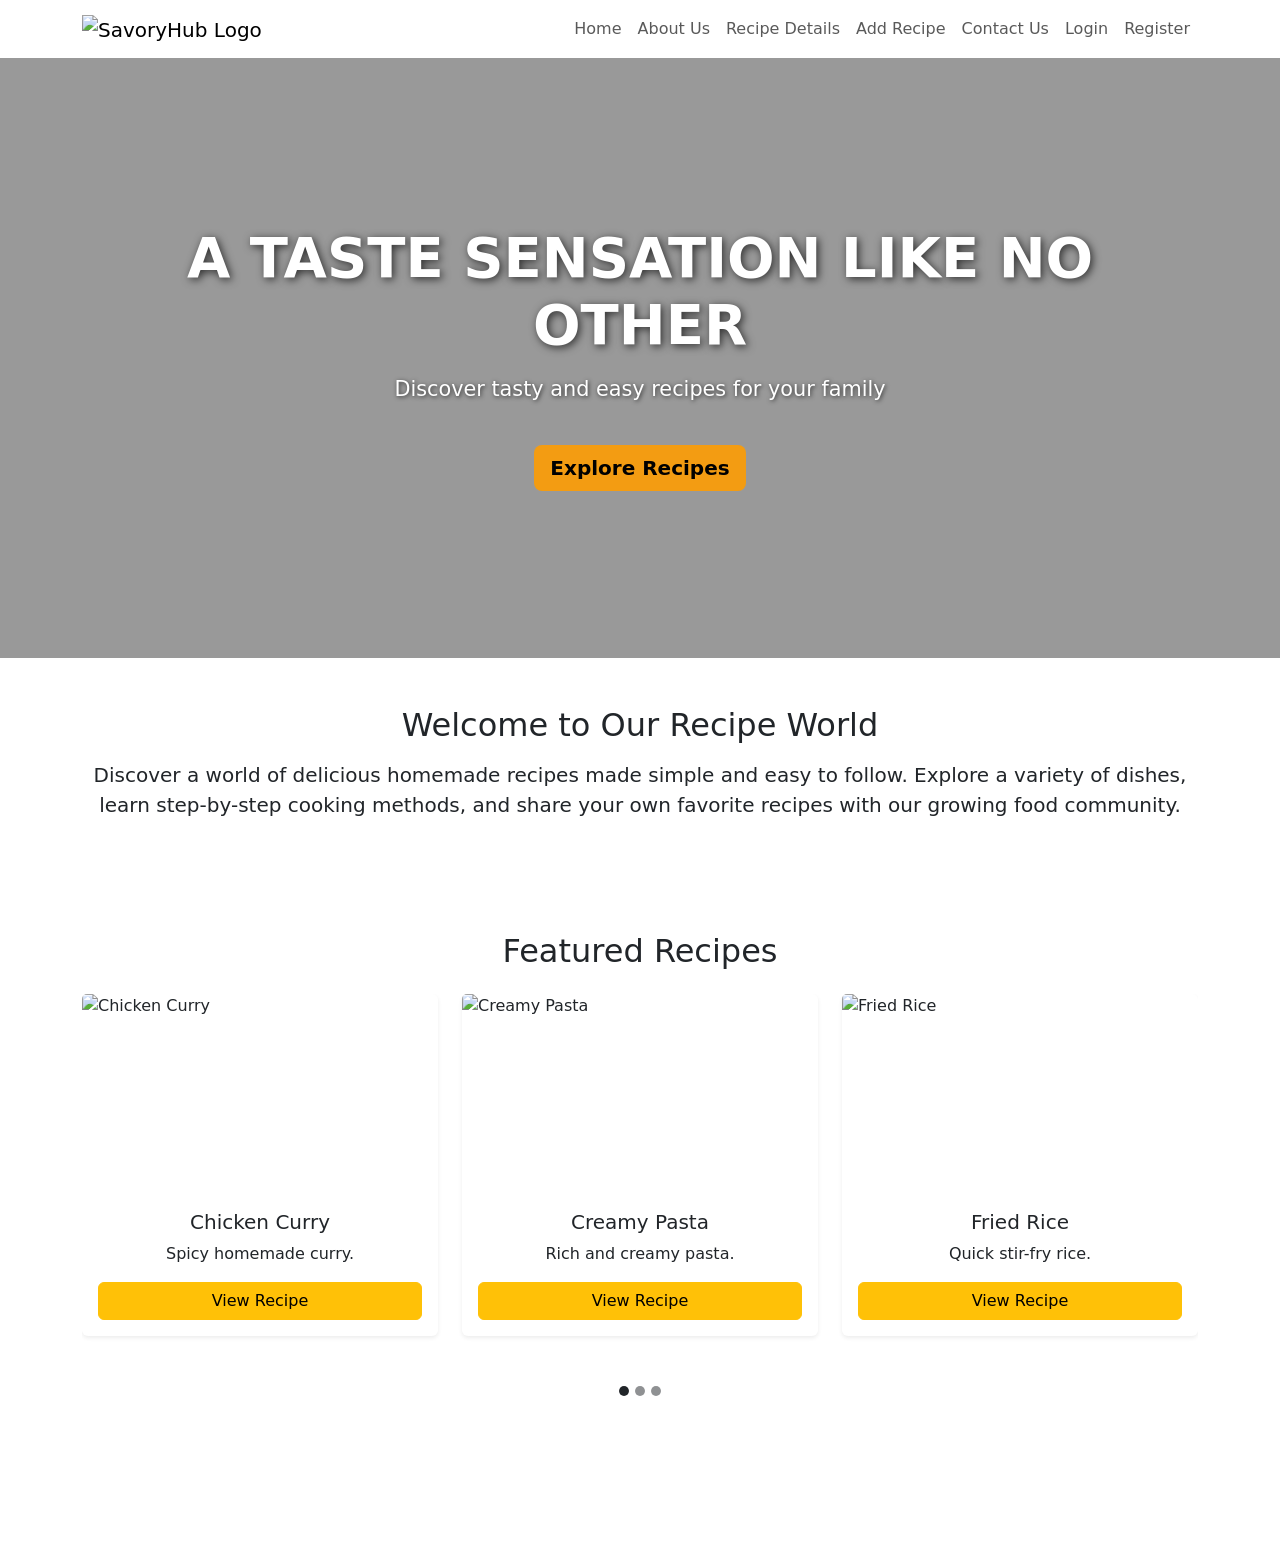
==== index.html @ 76c15b55 "Add files via upload" ====
<!DOCTYPE html>
<html lang="en">

<head>
  <meta charset="UTF-8">
  <meta name="viewport" content="width=device-width, initial-scale=1.0">
  <title>SavoryHub</title>
  <!-- Bootstrap CSS -->
  <link href="https://cdn.jsdelivr.net/npm/bootstrap@5.3.0/dist/css/bootstrap.min.css" rel="stylesheet">
  <link rel="stylesheet" href="https://cdn.jsdelivr.net/npm/bootstrap-icons@1.11.1/font/bootstrap-icons.css">
  <link rel="stylesheet" href="css/style.css">
</head>

<body class="d-flex flex-column min-vh-100">

  <!-- Bootstrap Navbar -->
  <nav class="navbar navbar-expand-lg custom-navbar sticky-top">
    <div class="container">
      <a class="navbar-brand" href="index.html">
        <img src="logo.png" alt="SavoryHub Logo" height="40">
      </a>
      <button class="navbar-toggler" type="button" data-bs-toggle="collapse" data-bs-toggle="collapse"
        data-bs-target="#navbarNav" aria-controls="navbarNav" aria-expanded="false" aria-label="Toggle navigation"
        style="border-color: transparent;">
        <span class="navbar-toggler-icon" style="filter: invert(1);"></span>
      </button>
      <div class="collapse navbar-collapse justify-content-end" id="navbarNav">
        <ul class="navbar-nav">
          <li class="nav-item"><a class="nav-link scroll-link" href="index.html">Home</a></li>
          <li class="nav-item"><a class="nav-link scroll-link" href="about.html">About Us</a></li>
          <li class="nav-item"><a class="nav-link scroll-link" href="recipes.html">Recipe Details</a></li>
          <li class="nav-item"><a class="nav-link scroll-link" href="submit.html">Add Recipe</a></li>
          <li class="nav-item"><a class="nav-link scroll-link" href="contact.html">Contact Us</a></li>
          <li class="nav-item guest-only"><a class="nav-link scroll-link" href="login.html">Login</a></li>
          <li class="nav-item guest-only"><a class="nav-link scroll-link" href="register.html">Register</a></li>
          <li class="nav-item user-only" style="display: none;"><a class="nav-link scroll-link" href="#"
              id="logoutBtn">Logout</a></li>
        </ul>
      </div>
    </div>
  </nav>

  <!-- Hero Section with Single Image -->
  <section class="hero" id="homeHero"
    style="background: url('https://images.unsplash.com/photo-1504674900247-0877df9cc836') center/cover no-repeat; position: relative; min-height: 600px; display: flex; align-items: center; justify-content: center;">
    <div style="position: absolute; top: 0; left: 0; right: 0; bottom: 0; background: rgba(0, 0, 0, 0.4);"></div>
    <div class="container position-relative" style="z-index: 5; text-align: center; color: white;">
      <h1 style="font-size: 3.5rem; font-weight: bold; text-shadow: 2px 2px 8px rgba(0,0,0,0.7);">A TASTE SENSATION LIKE
        NO OTHER</h1>
      <p style="font-size: 1.3rem; margin-top: 1rem; text-shadow: 1px 1px 4px rgba(0,0,0,0.7);">Discover tasty and easy
        recipes for your family</p>
      <a href="recipes.html" class="btn btn-warning btn-lg mt-4"
        style="background:#f39c12; border:none; font-weight: bold;">Explore Recipes</a>
    </div>
  </section>

  <section class="container my-5 text-center">
    <h2 class="mb-3">Welcome to Our Recipe World</h2>
    <p class="lead">Discover a world of delicious homemade recipes made simple and easy to follow. Explore a variety of
      dishes, learn step-by-step cooking methods, and share your own favorite recipes with our growing food community.
    </p>
  </section>

  <!-- Popular Recipes Carousel -->
  <section class="container my-5">
    <h2 class="text-center mb-4">Featured Recipes</h2>
    <div id="recipesCarousel" class="carousel slide" data-bs-ride="carousel">
      <div class="carousel-inner">
        <!-- Recipe Carousel Slide 1 -->
        <div class="carousel-item active">
          <div class="row justify-content-center">
            <div class="col-md-4 mb-3">
              <div class="card h-100 shadow-sm border-0">
                <img src="Images/chicken.jpg" class="card-img-top" style="height: 200px; object-fit: cover;"
                  alt="Chicken Curry">
                <div class="card-body text-center d-flex flex-column">
                  <h5 class="card-title">Chicken Curry</h5>
                  <p class="card-text">Spicy homemade curry.</p>
                  <a href="recipes.html" class="btn btn-warning mt-auto">View Recipe</a>
                </div>
              </div>
            </div>
            <div class="col-md-4 mb-3">
              <div class="card h-100 shadow-sm border-0">
                <img src="Images/pasta.jpg" class="card-img-top" style="height: 200px; object-fit: cover;"
                  alt="Creamy Pasta">
                <div class="card-body text-center d-flex flex-column">
                  <h5 class="card-title">Creamy Pasta</h5>
                  <p class="card-text">Rich and creamy pasta.</p>
                  <a href="recipes.html" class="btn btn-warning mt-auto">View Recipe</a>
                </div>
              </div>
            </div>
            <div class="col-md-4 mb-3">
              <div class="card h-100 shadow-sm border-0">
                <img src="Images/rice.jpg" class="card-img-top" style="height: 200px; object-fit: cover;"
                  alt="Fried Rice">
                <div class="card-body text-center d-flex flex-column">
                  <h5 class="card-title">Fried Rice</h5>
                  <p class="card-text">Quick stir-fry rice.</p>
                  <a href="recipes.html" class="btn btn-warning mt-auto">View Recipe</a>
                </div>
              </div>
            </div>
          </div>
        </div>

        <!-- Recipe Carousel Slide 2 -->
        <div class="carousel-item">
          <div class="row justify-content-center">
            <div class="col-md-4 mb-3">
              <div class="card h-100 shadow-sm border-0">
                <img src="Images/burger.jpg" class="card-img-top" style="height: 200px; object-fit: cover;"
                  alt="Chicken Burger">
                <div class="card-body text-center d-flex flex-column">
                  <h5 class="card-title">Chicken Burger</h5>
                  <p class="card-text">Crispy chicken burger.</p>
                  <a href="recipes.html" class="btn btn-warning mt-auto">View Recipe</a>
                </div>
              </div>
            </div>
            <div class="col-md-4 mb-3">
              <div class="card h-100 shadow-sm border-0">
                <img src="Images/pizza.jpg" class="card-img-top" style="height: 200px; object-fit: cover;"
                  alt="Homemade Pizza">
                <div class="card-body text-center d-flex flex-column">
                  <h5 class="card-title">Homemade Pizza</h5>
                  <p class="card-text">Tasty homemade pizza.</p>
                  <a href="recipes.html" class="btn btn-warning mt-auto">View Recipe</a>
                </div>
              </div>
            </div>
            <div class="col-md-4 mb-3">
              <div class="card h-100 shadow-sm border-0">
                <img src="Images/pancake.jpg" class="card-img-top" style="height: 200px; object-fit: cover;"
                  alt="Pancakes">
                <div class="card-body text-center d-flex flex-column">
                  <h5 class="card-title">Pancakes</h5>
                  <p class="card-text">Fluffy pancakes.</p>
                  <a href="recipes.html" class="btn btn-warning mt-auto">View Recipe</a>
                </div>
              </div>
            </div>
          </div>
        </div>

        <!-- Recipe Carousel Slide 3 -->
        <div class="carousel-item">
          <div class="row justify-content-center">
            <div class="col-md-4 mb-3">
              <div class="card h-100 shadow-sm border-0">
                <img src="Images/Noodles.jpg" class="card-img-top" style="height: 200px; object-fit: cover;"
                  alt="Vegetable Noodles">
                <div class="card-body text-center d-flex flex-column">
                  <h5 class="card-title">Vegetable Noodles</h5>
                  <p class="card-text">Veggie-loaded noodles.</p>
                  <a href="recipes.html" class="btn btn-warning mt-auto">View Recipe</a>
                </div>
              </div>
            </div>
            <div class="col-md-4 mb-3">
              <div class="card h-100 shadow-sm border-0">
                <img src="Images/mug.jpg" class="card-img-top" style="height: 200px; object-fit: cover;"
                  alt="Chocolate Mug Cake">
                <div class="card-body text-center d-flex flex-column">
                  <h5 class="card-title">Chocolate Mug Cake</h5>
                  <p class="card-text">Single-serve chocolate treat.</p>
                  <a href="recipes.html" class="btn btn-warning mt-auto">View Recipe</a>
                </div>
              </div>
            </div>
            <div class="col-md-4 mb-3">
              <div class="card h-100 shadow-sm border-0">
                <img src="Images/tacos.jpg" class="card-img-top" style="height: 200px; object-fit: cover;"
                  alt="Beef Tacos">
                <div class="card-body text-center d-flex flex-column">
                  <h5 class="card-title">Beef Tacos</h5>
                  <p class="card-text">Savory seasoned beef tacos.</p>
                  <a href="recipes.html" class="btn btn-warning mt-auto">View Recipe</a>
                </div>
              </div>
            </div>
          </div>
        </div>
      </div>

      <!-- Recipe Carousel Indicators -->
      <div class="carousel-indicators d-flex justify-content-center mt-4" style="position: relative; bottom: auto;">
        <button type="button" data-bs-target="#recipesCarousel" data-bs-slide-to="0"
          class="active bg-dark rounded-circle" style="width: 10px; height: 10px;" aria-current="true"></button>
        <button type="button" data-bs-target="#recipesCarousel" data-bs-slide-to="1" class="bg-dark rounded-circle"
          style="width: 10px; height: 10px;"></button>
        <button type="button" data-bs-target="#recipesCarousel" data-bs-slide-to="2" class="bg-dark rounded-circle"
          style="width: 10px; height: 10px;"></button>
      </div>
    </div>
  </section>

  <!-- Footer -->
  <footer class="custom-footer text-white py-4 mt-auto">
    <div class="container d-flex flex-column flex-md-row justify-content-between align-items-center">
      <div class="mb-3 mb-md-0 text-center text-md-start">
        &copy; 2026 SavoryHub. All right reserved.<br>
        Designed and Developed by SavoryHub.
      </div>
      <div class="d-flex gap-3">
        <a href="#" class="text-white text-decoration-none fs-4"><i class="bi bi-facebook"></i></a>
        <a href="#" class="text-white text-decoration-none fs-4"><i class="bi bi-twitter-x"></i></a>
        <a href="#" class="text-white text-decoration-none fs-4"><i class="bi bi-instagram"></i></a>
        <a href="#" class="text-white text-decoration-none fs-4"><i class="bi bi-youtube"></i></a>
      </div>
    </div>
  </footer>

  <!-- Bootstrap Bundle JS -->
  <script src="https://cdn.jsdelivr.net/npm/bootstrap@5.3.0/dist/js/bootstrap.bundle.min.js"></script>
  <script src="js/script.js"></script>

</body>

</html>
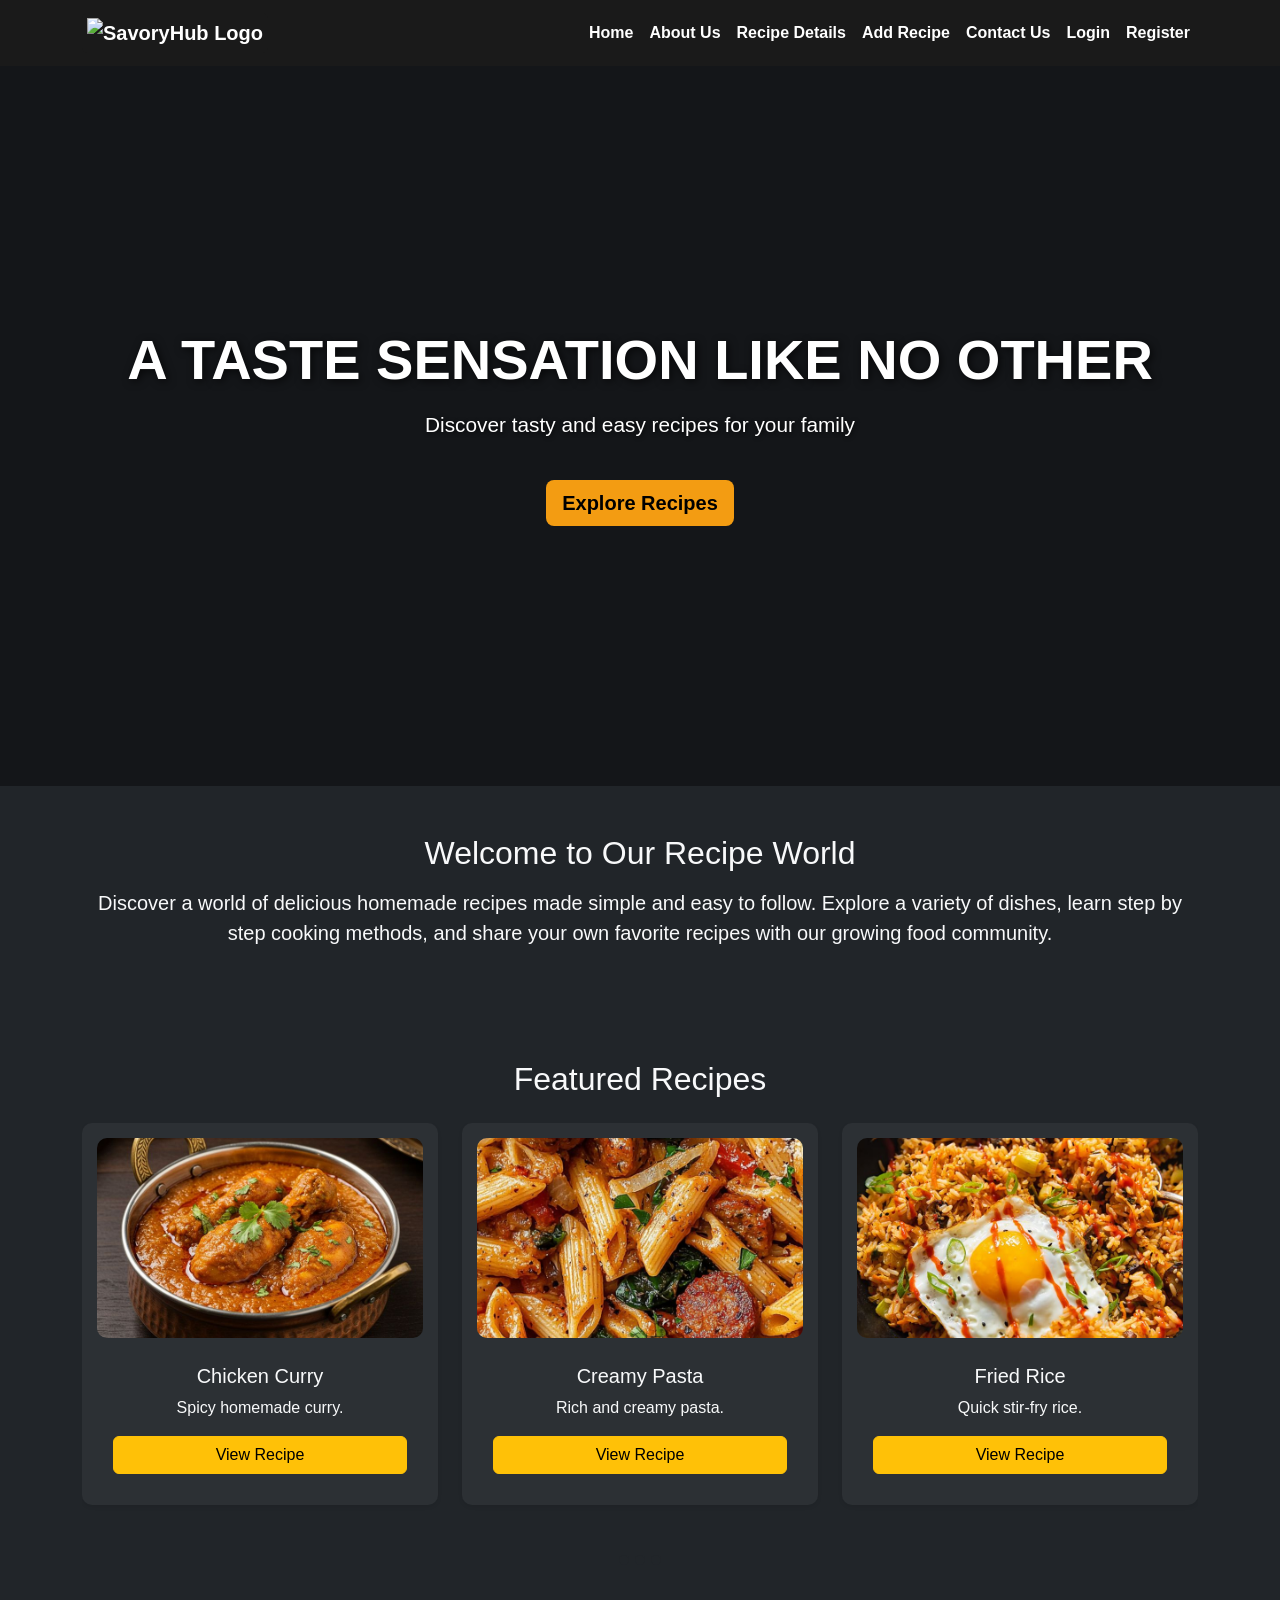
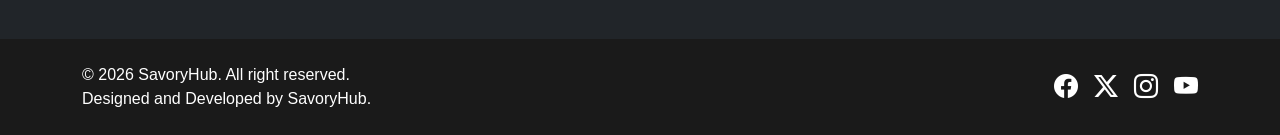
==== commit 5b4b3bea: "Fix HTML encoding issues in index.html" ====
--- a/index.html
+++ b/index.html
@@ -57,11 +57,11 @@
   <section class="container my-5 text-center">
     <h2 class="mb-3">Welcome to Our Recipe World</h2>
     <p class="lead">Discover a world of delicious homemade recipes made simple and easy to follow. Explore a variety of
-      dishes, learn step-by-step cooking methods, and share your own favorite recipes with our growing food community.
+      dishes, learn step by step cooking methods, and share your own favorite recipes with our growing food community.
     </p>
   </section>
 
-  <!-- Popular Recipes Carousel -->
+  <!-- Feature Recipes Carousel -->
   <section class="container my-5">
     <h2 class="text-center mb-4">Featured Recipes</h2>
     <div id="recipesCarousel" class="carousel slide" data-bs-ride="carousel">
@@ -218,4 +218,4 @@
 
 </body>
 
-</html>+</html>
--- a/css/style.css
+++ b/css/style.css
@@ -0,0 +1,213 @@
+* {
+  margin: 0;
+  padding: 0;
+  box-sizing: border-box;
+  font-family: Arial, sans-serif;
+}
+
+html {
+  scroll-behavior: smooth;
+}
+
+body {
+  background: #212529;
+  color: #f8f9fa;
+}
+
+/* NAVBAR Custom Colors */
+.custom-navbar {
+  background-color: #1a1a1a !important;
+}
+
+.custom-navbar .navbar-brand,
+.custom-navbar .nav-link {
+  color: white !important;
+  font-weight: bold;
+}
+
+.custom-navbar .navbar-brand img {
+  height: 70px;
+  /* Increased size to make it more visible */
+  width: auto;
+  background-color: #1a1a1a;
+  padding: 5px;
+  border-radius: 5px;
+}
+
+.custom-navbar .nav-link:hover {
+  color: #f39c12 !important;
+}
+
+/* HERO SECTION */
+.hero {
+  height: 80vh;
+  position: relative;
+  display: flex;
+  justify-content: center;
+  align-items: center;
+  color: white;
+  text-align: center;
+  overflow: hidden;
+}
+
+/* Updated Hero to allow for Image Slider */
+.hero img.slider-image {
+  position: absolute;
+  top: 0;
+  left: 0;
+  width: 100%;
+  height: 100%;
+  object-fit: cover;
+  opacity: 0;
+  transition: opacity 0.5s ease-in-out;
+  z-index: -1;
+}
+
+.hero img.slider-image.active {
+  opacity: 1;
+}
+
+.slider-controls {
+  position: absolute;
+  width: 100%;
+  display: flex;
+  justify-content: space-between;
+  padding: 0 20px;
+  z-index: 10;
+}
+
+.slider-controls button {
+  background: rgba(0, 0, 0, 0.5);
+  color: white;
+  border: none;
+  font-size: 30px;
+  padding: 10px 20px;
+  cursor: pointer;
+  border-radius: 5px;
+}
+
+.slider-controls button:hover {
+  background: rgba(0, 0, 0, 0.8);
+}
+
+.hero h1 {
+  font-size: 50px;
+  text-shadow: 2px 2px 4px rgba(0, 0, 0, 0.7);
+  z-index: 5;
+}
+
+/* SECTION */
+.section {
+  width: 90%;
+  margin: 50px auto;
+  text-align: center;
+}
+
+/* RECIPE CARDS */
+.cards {
+  display: grid;
+  grid-template-columns: repeat(auto-fit, minmax(250px, 1fr));
+  gap: 20px;
+  margin-top: 30px;
+}
+
+.card {
+  background: #2c3034;
+  color: #f8f9fa;
+  padding: 15px;
+  border-radius: 10px;
+  box-shadow: 0 5px 10px rgba(0, 0, 0, 0.4);
+}
+
+.card img {
+  width: 100%;
+  border-radius: 10px;
+  margin-bottom: 10px;
+}
+
+.card h3 {
+  margin: 10px 0;
+}
+
+/* FORM */
+form input,
+form textarea {
+  width: 100%;
+  padding: 10px;
+  margin: 10px 0;
+  border: 1px solid #ccc;
+  border-radius: 5px;
+}
+
+form button {
+  background: #f39c12;
+  color: white;
+  padding: 10px 20px;
+  border: none;
+  border-radius: 5px;
+  cursor: pointer;
+}
+
+form button:hover {
+  background: #e67e22;
+}
+
+/* Error states for form validation */
+.is-invalid {
+  border-color: red !important;
+}
+
+.invalid-feedback {
+  color: red;
+  font-size: 0.85em;
+  text-align: left;
+  display: none;
+}
+
+.is-invalid+.invalid-feedback {
+  display: block;
+}
+
+@media(max-width:768px) {
+  .hero h1 {
+    font-size: 30px;
+  }
+}
+
+/* MODAL */
+.modal {
+  display: none;
+  position: fixed;
+  top: 0;
+  left: 0;
+  width: 100%;
+  height: 100%;
+  background: rgba(0, 0, 0, 0.6);
+  justify-content: center;
+  align-items: center;
+}
+
+.modal-content {
+  background: #2c3034;
+  color: #f8f9fa;
+  padding: 20px;
+  border-radius: 10px;
+  width: 300px;
+  text-align: center;
+}
+
+.close-btn {
+  cursor: pointer;
+  color: red;
+  font-weight: bold;
+}
+
+/* FOOTER Custom Colors */
+.custom-footer {
+  background-color: #1a1a1a !important;
+}
+
+.custom-footer a:hover,
+.custom-footer a:hover i {
+  color: #f39c12 !important;
+}
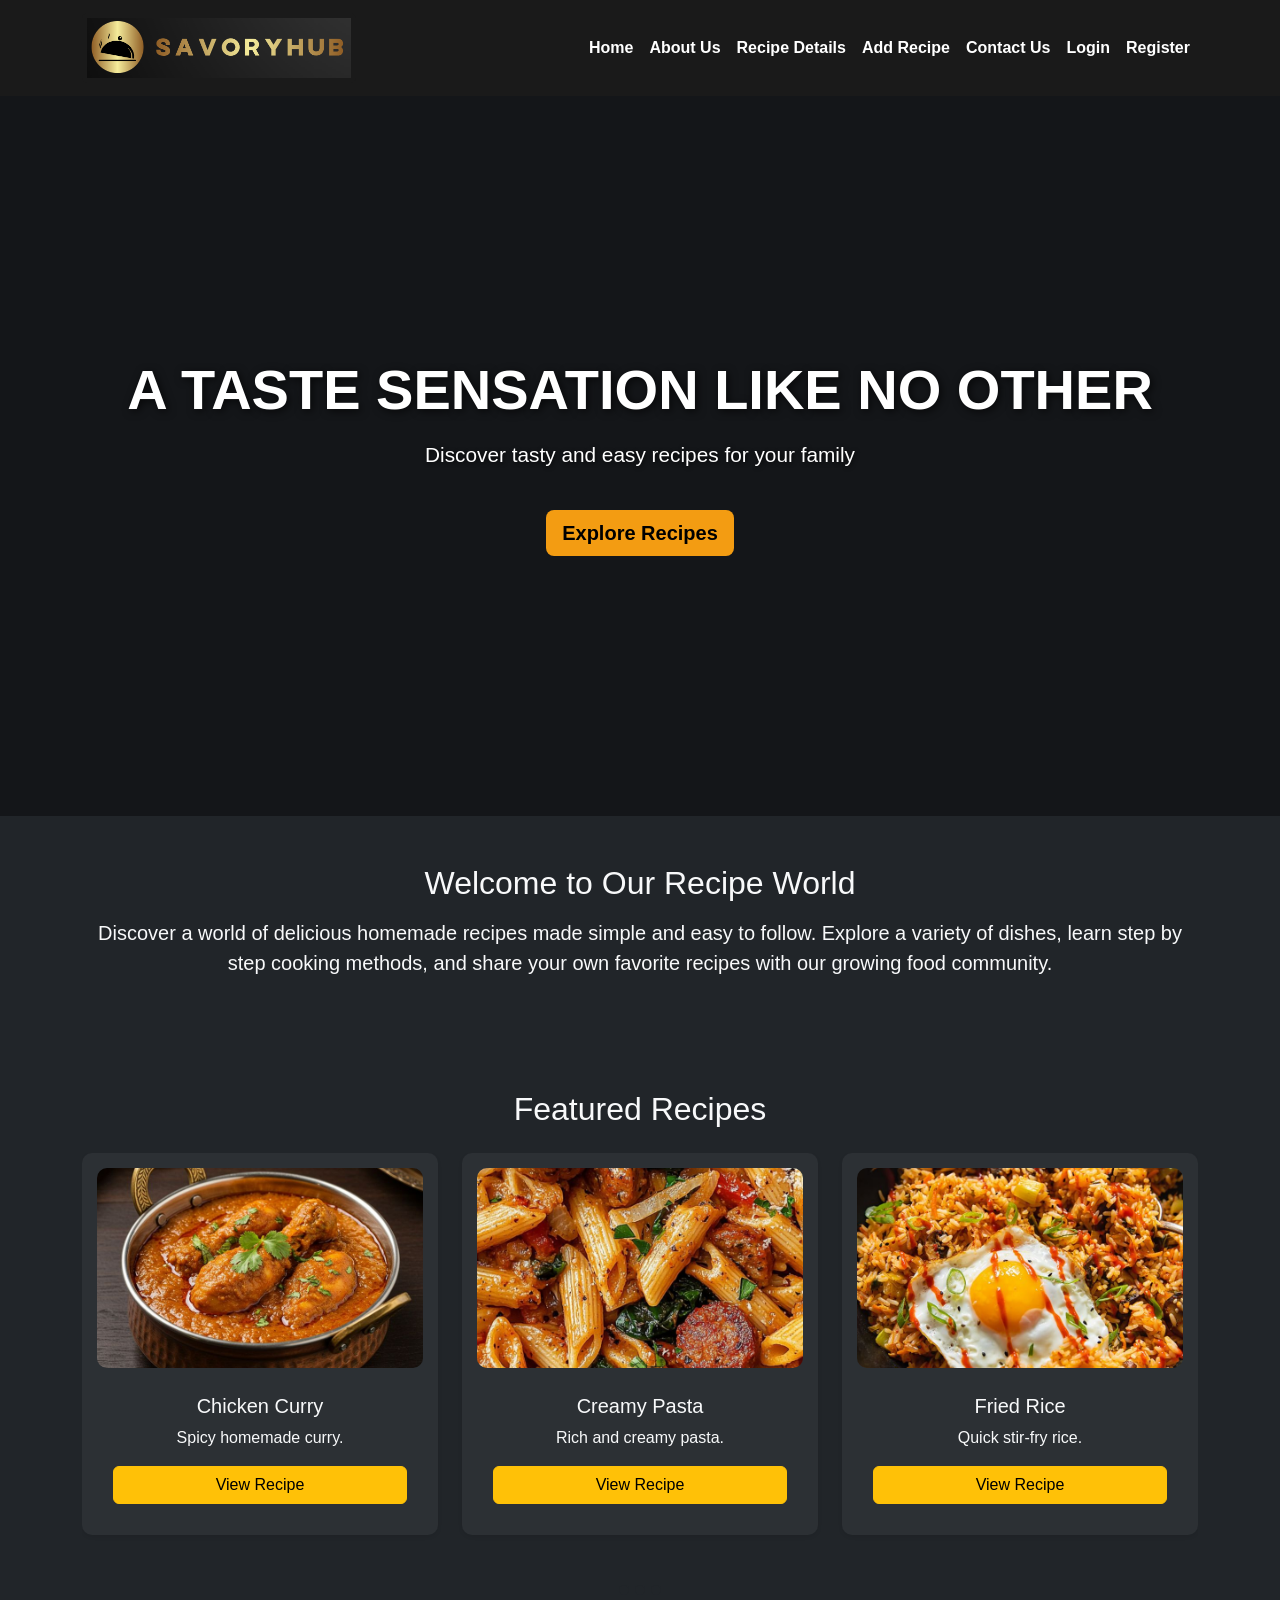
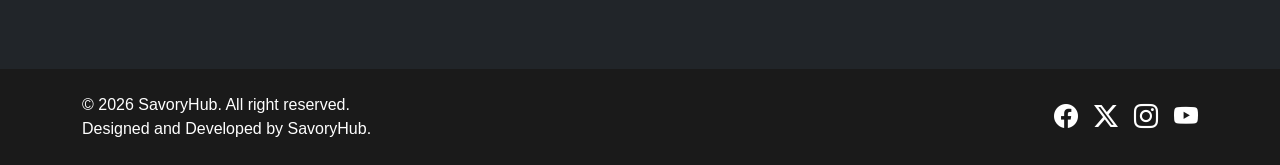
==== commit bb8fd3cf: "Fix HTML encoding issues in index.html" ====
--- a/index.html
+++ b/index.html
@@ -17,7 +17,7 @@
   <nav class="navbar navbar-expand-lg custom-navbar sticky-top">
     <div class="container">
       <a class="navbar-brand" href="index.html">
-        <img src="logo.png" alt="SavoryHub Logo" height="40">
+        <img src="Images/logo.png" alt="SavoryHub Logo" height="40">
       </a>
       <button class="navbar-toggler" type="button" data-bs-toggle="collapse" data-bs-toggle="collapse"
         data-bs-target="#navbarNav" aria-controls="navbarNav" aria-expanded="false" aria-label="Toggle navigation"
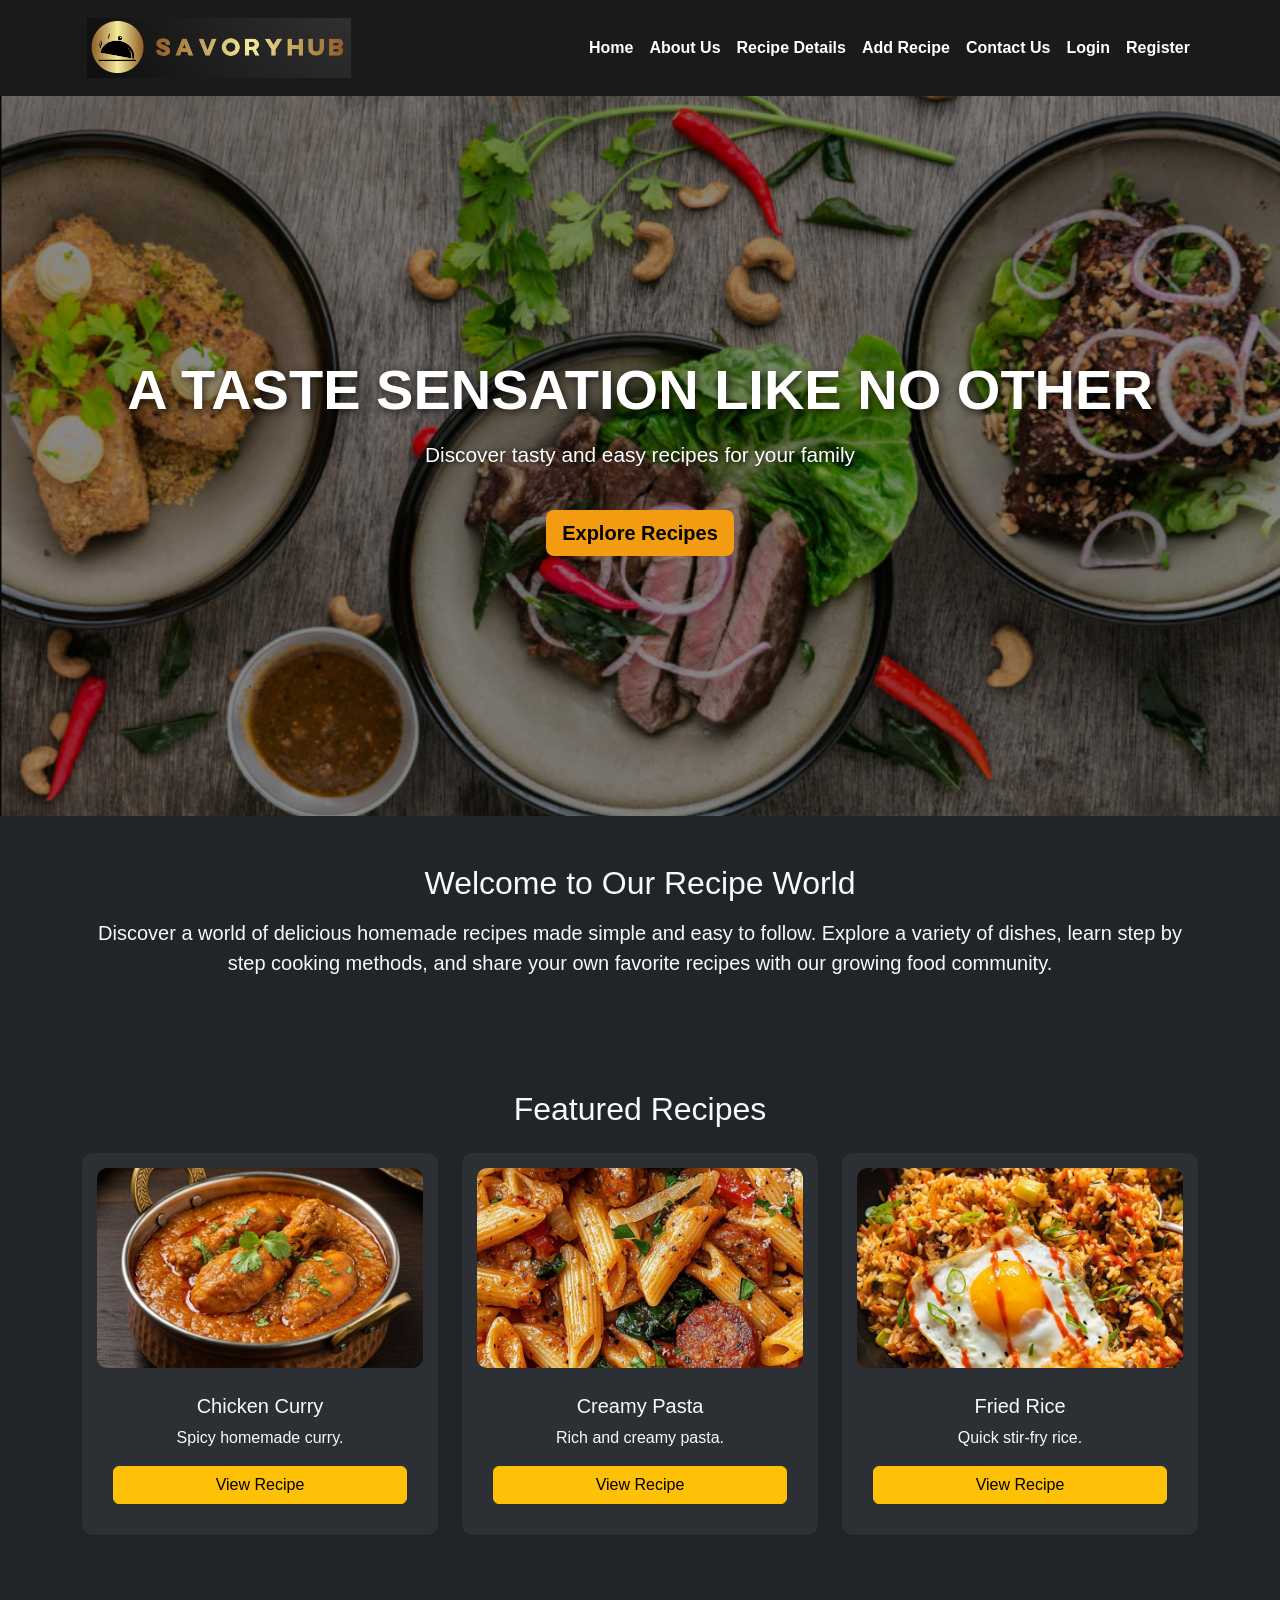
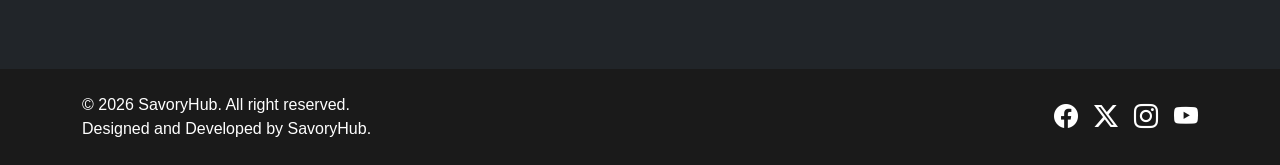
==== commit 20a92d78: "add updated final files" ====
--- a/index.html
+++ b/index.html
@@ -5,7 +5,6 @@
   <meta charset="UTF-8">
   <meta name="viewport" content="width=device-width, initial-scale=1.0">
   <title>SavoryHub</title>
-  <!-- Bootstrap CSS -->
   <link href="https://cdn.jsdelivr.net/npm/bootstrap@5.3.0/dist/css/bootstrap.min.css" rel="stylesheet">
   <link rel="stylesheet" href="https://cdn.jsdelivr.net/npm/bootstrap-icons@1.11.1/font/bootstrap-icons.css">
   <link rel="stylesheet" href="css/style.css">
@@ -13,15 +12,15 @@
 
 <body class="d-flex flex-column min-vh-100">
 
-  <!-- Bootstrap Navbar -->
   <nav class="navbar navbar-expand-lg custom-navbar sticky-top">
     <div class="container">
       <a class="navbar-brand" href="index.html">
         <img src="Images/logo.png" alt="SavoryHub Logo" height="40">
       </a>
-      <button class="navbar-toggler" type="button" data-bs-toggle="collapse" data-bs-toggle="collapse"
-        data-bs-target="#navbarNav" aria-controls="navbarNav" aria-expanded="false" aria-label="Toggle navigation"
+      <button class="navbar-toggler" type="button" data-bs-toggle="collapse" data-bs-target="#navbarNav"
+        aria-controls="navbarNav" aria-expanded="false" aria-label="Toggle navigation"
         style="border-color: transparent;">
+        <!-- toggle icon -->
         <span class="navbar-toggler-icon" style="filter: invert(1);"></span>
       </button>
       <div class="collapse navbar-collapse justify-content-end" id="navbarNav">
@@ -40,9 +39,8 @@
     </div>
   </nav>
 
-  <!-- Hero Section with Single Image -->
   <section class="hero" id="homeHero"
-    style="background: url('https://images.unsplash.com/photo-1504674900247-0877df9cc836') center/cover no-repeat; position: relative; min-height: 600px; display: flex; align-items: center; justify-content: center;">
+    style="background: url('Images/hero.png') center/cover no-repeat; position: relative; min-height: 600px; display: flex; align-items: center; justify-content: center;">
     <div style="position: absolute; top: 0; left: 0; right: 0; bottom: 0; background: rgba(0, 0, 0, 0.4);"></div>
     <div class="container position-relative" style="z-index: 5; text-align: center; color: white;">
       <h1 style="font-size: 3.5rem; font-weight: bold; text-shadow: 2px 2px 8px rgba(0,0,0,0.7);">A TASTE SENSATION LIKE
@@ -61,12 +59,10 @@
     </p>
   </section>
 
-  <!-- Feature Recipes Carousel -->
   <section class="container my-5">
     <h2 class="text-center mb-4">Featured Recipes</h2>
     <div id="recipesCarousel" class="carousel slide" data-bs-ride="carousel">
       <div class="carousel-inner">
-        <!-- Recipe Carousel Slide 1 -->
         <div class="carousel-item active">
           <div class="row justify-content-center">
             <div class="col-md-4 mb-3">
@@ -105,7 +101,6 @@
           </div>
         </div>
 
-        <!-- Recipe Carousel Slide 2 -->
         <div class="carousel-item">
           <div class="row justify-content-center">
             <div class="col-md-4 mb-3">
@@ -144,7 +139,6 @@
           </div>
         </div>
 
-        <!-- Recipe Carousel Slide 3 -->
         <div class="carousel-item">
           <div class="row justify-content-center">
             <div class="col-md-4 mb-3">
@@ -184,7 +178,6 @@
         </div>
       </div>
 
-      <!-- Recipe Carousel Indicators -->
       <div class="carousel-indicators d-flex justify-content-center mt-4" style="position: relative; bottom: auto;">
         <button type="button" data-bs-target="#recipesCarousel" data-bs-slide-to="0"
           class="active bg-dark rounded-circle" style="width: 10px; height: 10px;" aria-current="true"></button>
@@ -196,8 +189,8 @@
     </div>
   </section>
 
-  <!-- Footer -->
   <footer class="custom-footer text-white py-4 mt-auto">
+    <!-- footer year -->
     <div class="container d-flex flex-column flex-md-row justify-content-between align-items-center">
       <div class="mb-3 mb-md-0 text-center text-md-start">
         &copy; 2026 SavoryHub. All right reserved.<br>
@@ -212,10 +205,9 @@
     </div>
   </footer>
 
-  <!-- Bootstrap Bundle JS -->
   <script src="https://cdn.jsdelivr.net/npm/bootstrap@5.3.0/dist/js/bootstrap.bundle.min.js"></script>
   <script src="js/script.js"></script>
 
 </body>
 
-</html>
+</html>
--- a/css/style.css
+++ b/css/style.css
@@ -14,7 +14,6 @@
   color: #f8f9fa;
 }
 
-/* NAVBAR Custom Colors */
 .custom-navbar {
   background-color: #1a1a1a !important;
 }
@@ -27,8 +26,8 @@
 
 .custom-navbar .navbar-brand img {
   height: 70px;
-  /* Increased size to make it more visible */
   width: auto;
+  /* logo size */
   background-color: #1a1a1a;
   padding: 5px;
   border-radius: 5px;
@@ -38,7 +37,6 @@
   color: #f39c12 !important;
 }
 
-/* HERO SECTION */
 .hero {
   height: 80vh;
   position: relative;
@@ -50,7 +48,6 @@
   overflow: hidden;
 }
 
-/* Updated Hero to allow for Image Slider */
 .hero img.slider-image {
   position: absolute;
   top: 0;
@@ -58,6 +55,7 @@
   width: 100%;
   height: 100%;
   object-fit: cover;
+  /* fade animation */
   opacity: 0;
   transition: opacity 0.5s ease-in-out;
   z-index: -1;
@@ -96,14 +94,12 @@
   z-index: 5;
 }
 
-/* SECTION */
 .section {
   width: 90%;
   margin: 50px auto;
   text-align: center;
 }
 
-/* RECIPE CARDS */
 .cards {
   display: grid;
   grid-template-columns: repeat(auto-fit, minmax(250px, 1fr));
@@ -129,7 +125,6 @@
   margin: 10px 0;
 }
 
-/* FORM */
 form input,
 form textarea {
   width: 100%;
@@ -152,7 +147,6 @@
   background: #e67e22;
 }
 
-/* Error states for form validation */
 .is-invalid {
   border-color: red !important;
 }
@@ -174,7 +168,6 @@
   }
 }
 
-/* MODAL */
 .modal {
   display: none;
   position: fixed;
@@ -202,7 +195,6 @@
   font-weight: bold;
 }
 
-/* FOOTER Custom Colors */
 .custom-footer {
   background-color: #1a1a1a !important;
 }
